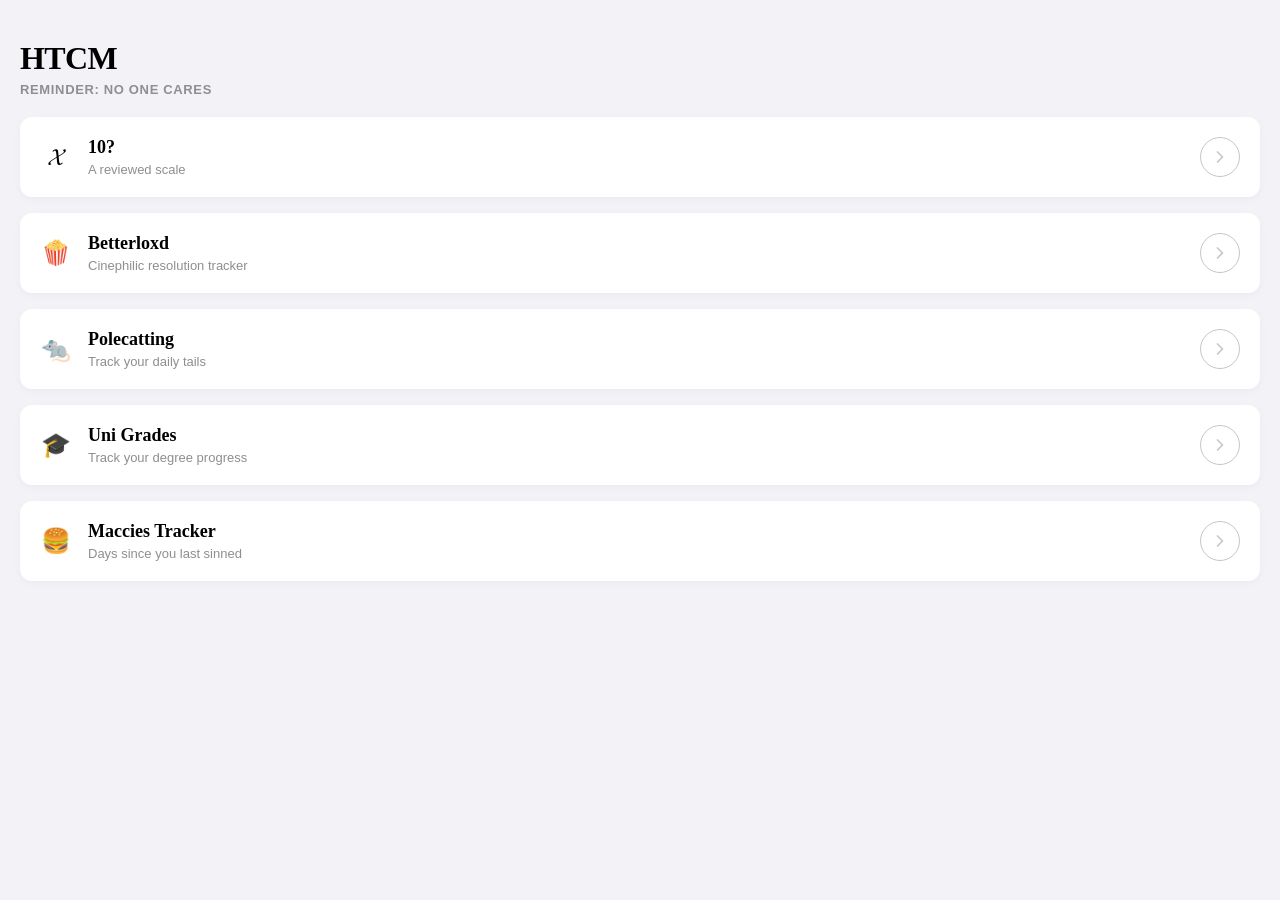
==== index.html @ 916ce5d7 "feat: add maccies tracker gizmo" ====
<!DOCTYPE html>
<html lang="en-GB">

<head>
    <meta charset="UTF-8">
    <meta name="viewport"
        content="width=device-width, initial-scale=1.0, maximum-scale=1.0, user-scalable=no, viewport-fit=cover">
    <title>HTCM Playground</title>

    <!-- iOS PWA Settings -->
    <meta name="apple-mobile-web-app-capable" content="yes">
    <meta name="apple-mobile-web-app-status-bar-style" content="default">
    <!-- These meta tags help the browser anticipate the colour mode -->
    <meta name="theme-color" content="#f2f2f7" media="(prefers-color-scheme: light)">
    <meta name="theme-color" content="#000000" media="(prefers-color-scheme: dark)">
    <meta name="apple-mobile-web-app-title" content="Playground">
    <link rel="apple-touch-icon" href="icon.png">
    <link rel="manifest" href="manifest.json">

    <style>
        :root {
            /* Light Mode Default */
            --bg-body: #f2f2f7;
            /* iOS grouped background */
            --bg-card: #ffffff;
            --text-main: #000000;
            --text-sub: #8e8e93;
            --separator: #c6c6c8;
            --accent: #000000;

            /* System Serif Stack */
            --font-serif: "New York", "Times New Roman", Times, serif;
            --font-sans: -apple-system, BlinkMacSystemFont, "SF Pro Text", sans-serif;
        }

        @media (prefers-color-scheme: dark) {
            :root {
                --bg-body: #000000;
                --bg-card: #1c1c1e;
                /* iOS Dark Mode Gray */
                --text-main: #ffffff;
                --text-sub: #98989d;
                --separator: #38383a;
                --accent: #ffffff;
            }
        }

        * {
            box-sizing: border-box;
            -webkit-tap-highlight-color: transparent;
        }

        body {
            margin: 0;
            padding: 0;
            font-family: var(--font-serif);
            /* Serif by default */
            background-color: var(--bg-body);
            color: var(--text-main);
            /* Safe area padding for notches */
            padding-top: env(safe-area-inset-top);
            padding-bottom: env(safe-area-inset-bottom);
            -webkit-font-smoothing: antialiased;
        }

        /* --- HEADER --- */
        header {
            padding: 40px 20px 20px 20px;
        }

        h1 {
            font-size: 32px;
            font-weight: 700;
            margin: 0;
            letter-spacing: -0.02em;
        }

        .subtitle {
            font-family: var(--font-sans);
            font-size: 13px;
            text-transform: uppercase;
            letter-spacing: 0.05em;
            color: var(--text-sub);
            margin-top: 5px;
            font-weight: 600;
        }

        /* --- CARD LIST --- */
        .list-container {
            display: flex;
            flex-direction: column;
            padding: 0 20px;
            gap: 16px;
            padding-bottom: 40px;
        }

        .card {
            background-color: var(--bg-card);
            border-radius: 12px;
            padding: 20px;
            text-decoration: none;
            color: var(--text-main);
            display: flex;
            align-items: center;
            justify-content: space-between;
            box-shadow: 0 2px 8px rgba(0, 0, 0, 0.04);
            transition: transform 0.2s ease, background-color 0.2s;
        }

        .card:active {
            transform: scale(0.98);
            background-color: var(--separator);
        }

        .card-content {
            display: flex;
            align-items: center;
            gap: 16px;
        }

        .card-icon {
            font-size: 24px;
            width: 32px;
            text-align: center;
        }

        .card-text h2 {
            margin: 0;
            font-size: 18px;
            font-weight: 600;
        }

        .card-text p {
            margin: 4px 0 0 0;
            font-family: var(--font-sans);
            font-size: 13px;
            color: var(--text-sub);
        }

        .arrow {
            color: var(--text-sub);
            opacity: 0.5;
        }

        .arrow {
            display: flex;
            align-items: center;
            justify-content: center;
            width: 40px;
            height: 40px;
            border-radius: 50%;
            background-color: var(--bg-card);
            /* Matches card bg (white or dark) */
            border: 1px solid var(--text-sub);
            color: var(--text-sub);
            transition: all 0.3s ease;
            flex-shrink: 0;
            /* Prevents squishing on small screens */
        }

        /* --- FOOTER --- */
        footer {
            text-align: center;
            padding: 20px;
            font-family: var(--font-sans);
            font-size: 12px;
            color: var(--text-sub);
            opacity: 0.6;
        }
    </style>
</head>

<body>

    <header>
        <h1>HTCM</h1>
        <div class="subtitle">Reminder: no one cares</div>
    </header>

    <div class="list-container">

        <!-- Item 1 -->
        <a href="rating.html" class="card">
            <div class="card-content">
                <div class="card-icon">𝓧</div>
                <div class="card-text">
                    <h2>10?</h2>
                    <p>A reviewed scale</p>
                </div>
            </div>
            <div class="arrow">
                <svg xmlns="http://www.w3.org/2000/svg" width="20" height="20" viewBox="0 0 24 24" fill="none"
                    stroke="currentColor" stroke-width="2" stroke-linecap="round" stroke-linejoin="round"
                    class="ml-0.5">
                    <path d="m9 18 6-6-6-6" />
                </svg>
            </div>
        </a>
        <!-- Item 1 -->
        <a href="betterloxd.html" class="card">
            <div class="card-content">
                <div class="card-icon">🍿</div>
                <div class="card-text">
                    <h2>Betterloxd</h2>
                    <p>Cinephilic resolution tracker</p>
                </div>
            </div>
            <div class="arrow">
                <svg xmlns="http://www.w3.org/2000/svg" width="20" height="20" viewBox="0 0 24 24" fill="none"
                    stroke="currentColor" stroke-width="2" stroke-linecap="round" stroke-linejoin="round"
                    class="ml-0.5">
                    <path d="m9 18 6-6-6-6" />
                </svg>
            </div>
        </a>
        <!-- Item 3 -->
        <a href="polecatting.html" class="card">
            <div class="card-content">
                <div class="card-icon">🐀</div>
                <div class="card-text">
                    <h2>Polecatting</h2>
                    <p>Track your daily tails</p>
                </div>
            </div>
            <div class="arrow">
                <svg xmlns="http://www.w3.org/2000/svg" width="20" height="20" viewBox="0 0 24 24" fill="none"
                    stroke="currentColor" stroke-width="2" stroke-linecap="round" stroke-linejoin="round"
                    class="ml-0.5">
                    <path d="m9 18 6-6-6-6" />
                </svg>
            </div>
        </a>

        <!-- Uni Grades -->
        <a href="uni-grades.html" class="card">
            <div class="card-content">
                <div class="card-icon">🎓</div>
                <div class="card-text">
                    <h2>Uni Grades</h2>
                    <p>Track your degree progress</p>
                </div>
            </div>
            <div class="arrow">
                <svg xmlns="http://www.w3.org/2000/svg" width="20" height="20" viewBox="0 0 24 24" fill="none"
                    stroke="currentColor" stroke-width="2" stroke-linecap="round" stroke-linejoin="round"
                    class="ml-0.5">
                    <path d="m9 18 6-6-6-6" />
                </svg>
            </div>
        </a>

        <!-- Maccies Tracker -->
        <a href="maccies.html" class="card">
            <div class="card-content">
                <div class="card-icon">🍔</div>
                <div class="card-text">
                    <h2>Maccies Tracker</h2>
                    <p>Days since you last sinned</p>
                </div>
            </div>
            <div class="arrow">
                <svg xmlns="http://www.w3.org/2000/svg" width="20" height="20" viewBox="0 0 24 24" fill="none"
                    stroke="currentColor" stroke-width="2" stroke-linecap="round" stroke-linejoin="round"
                    class="ml-0.5">
                    <path d="m9 18 6-6-6-6" />
                </svg>
            </div>
        </a>


    </div>


    <script>
        // Service Worker for Offline capability
        if ('serviceWorker' in navigator) {
            window.addEventListener('load', () => {
                navigator.serviceWorker.register('./service-worker.js')
                    .catch(err => console.log('SW failed', err));
            });
        }
    </script>
    <script>
        // Fix for iOS Web App 'kicking out' to Safari
        // This intercepts all internal links and forces them to load inside the standalone window
        document.addEventListener("click", function (e) {
            // Find the closest anchor tag (in case you click an icon inside the link)
            var a = e.target.closest("a");

            // If it is a link, and it is internal (pointing to this domain)
            if (a && a.href && a.href.includes(window.location.hostname)) {
                e.preventDefault(); // Stop standard browser behaviour
                window.location.href = a.href; // Force navigation within the same window
            }
        });
    </script>
</body>

</html>
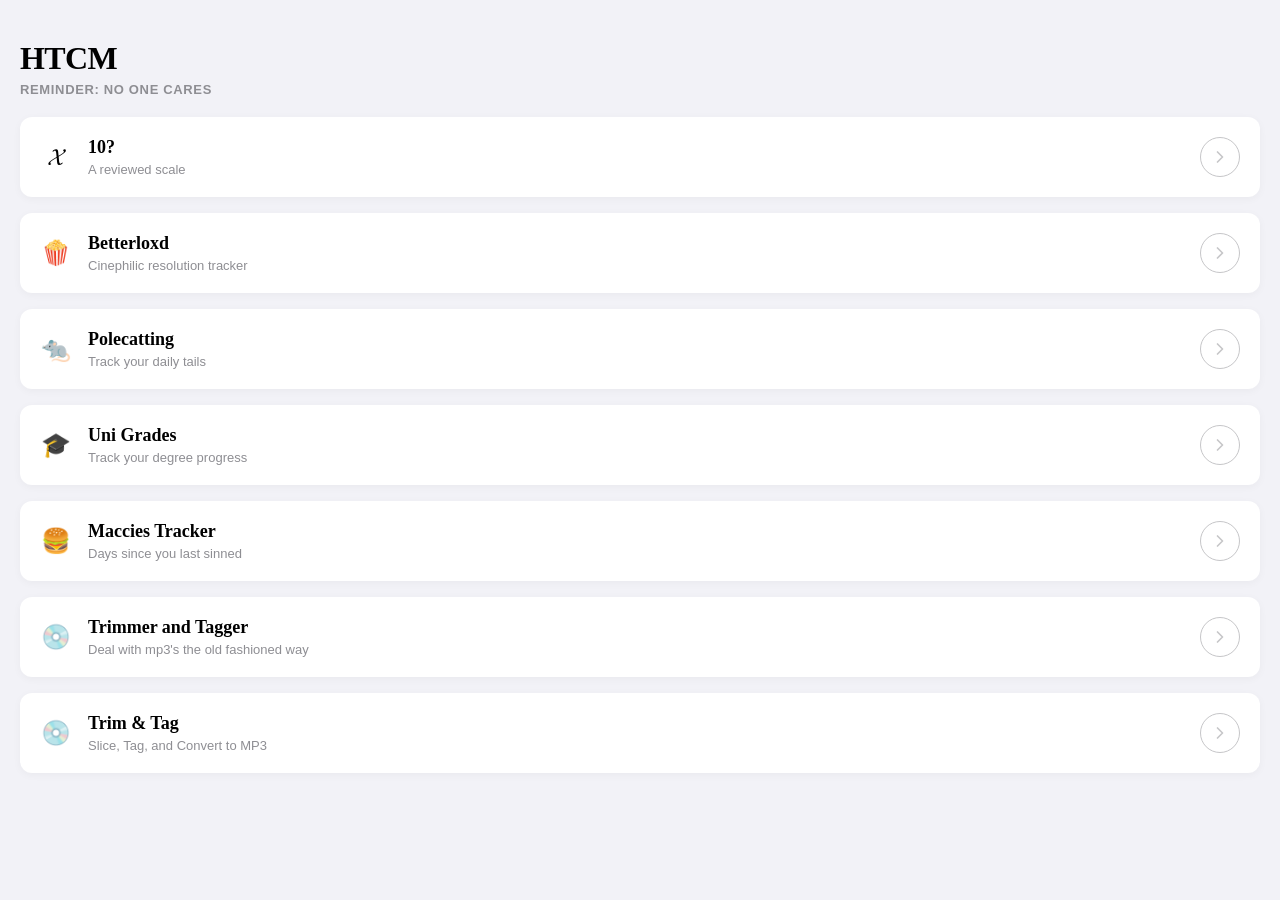
==== commit 63c2c0b9: "Update PWA caching and add Trim & Tag gizmo" ====
--- a/index.html
+++ b/index.html
@@ -196,7 +196,7 @@
                 </svg>
             </div>
         </a>
-        <!-- Item 1 -->
+        <!-- Item 2 -->
         <a href="betterloxd.html" class="card">
             <div class="card-content">
                 <div class="card-icon">🍿</div>
@@ -266,8 +266,41 @@
                 </svg>
             </div>
         </a>
-
-
+        <!-- Audio Editor -->
+        <a href="trim-tag.html" class="card">
+            <div class="card-content">
+                <div class="card-icon">💿</div>
+                <div class="card-text">
+                    <h2>Trimmer and Tagger</h2>
+                    <p>Deal with mp3's the old fashioned way</p>
+                </div>
+            </div>
+            <div class="arrow">
+                <svg xmlns="http://www.w3.org/2000/svg" width="20" height="20" viewBox="0 0 24 24" fill="none"
+                    stroke="currentColor" stroke-width="2" stroke-linecap="round" stroke-linejoin="round"
+                    class="ml-0.5">
+                    <path d="m9 18 6-6-6-6" />
+                </svg>
+            </div>
+        </a>
+
+        <!-- Trim & Tag -->
+        <a href="trim-tag.html" class="card">
+            <div class="card-content">
+                <div class="card-icon">💿</div>
+                <div class="card-text">
+                    <h2>Trim & Tag</h2>
+                    <p>Slice, Tag, and Convert to MP3</p>
+                </div>
+            </div>
+            <div class="arrow">
+                <svg xmlns="http://www.w3.org/2000/svg" width="20" height="20" viewBox="0 0 24 24" fill="none"
+                    stroke="currentColor" stroke-width="2" stroke-linecap="round" stroke-linejoin="round"
+                    class="ml-0.5">
+                    <path d="m9 18 6-6-6-6" />
+                </svg>
+            </div>
+        </a>
     </div>
 
 
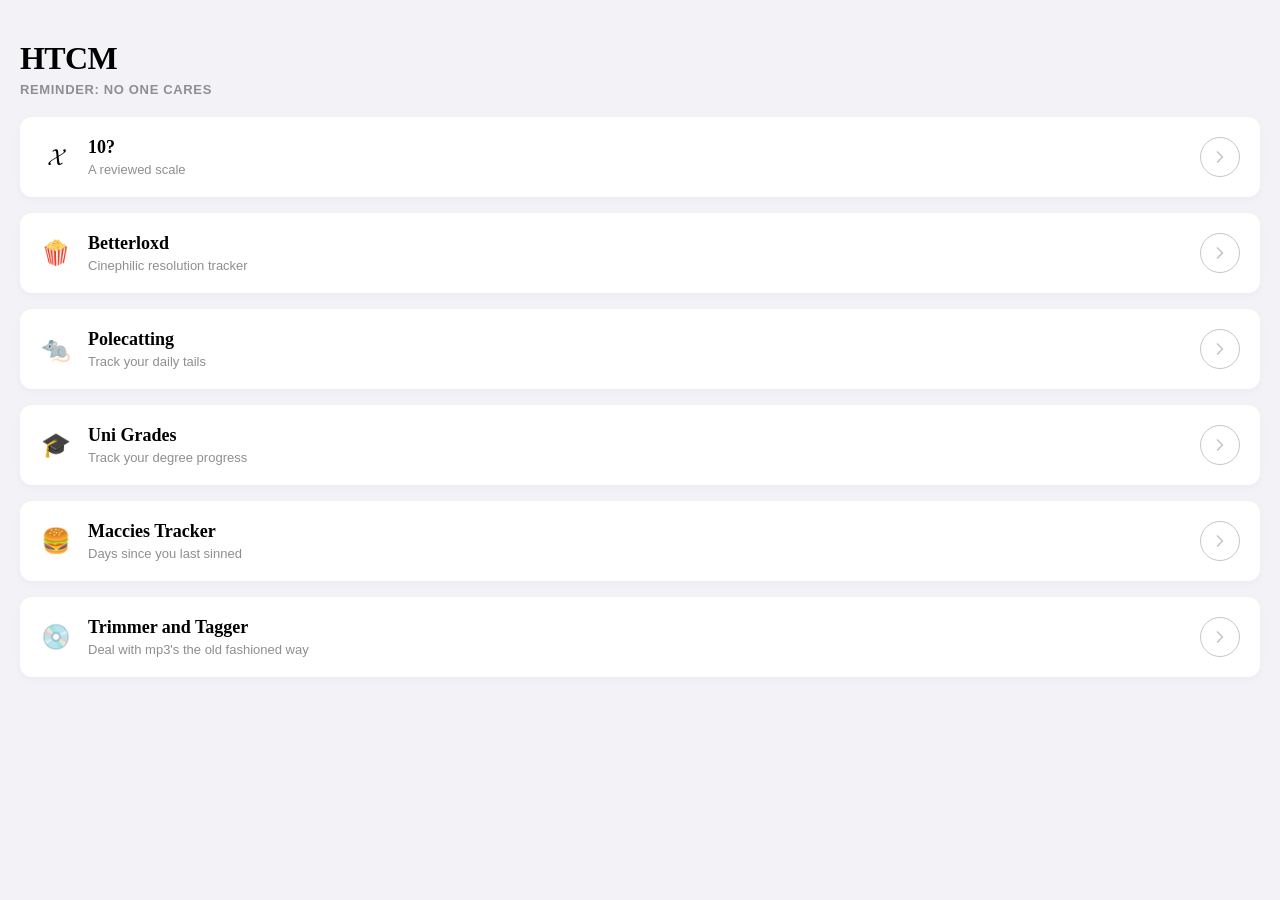
==== commit 8e2ff817: "Remove 'Trim & Tag' card from index.html Removed the 'Trim & Tag' card section from the index.html f" ====
--- a/index.html
+++ b/index.html
@@ -283,24 +283,6 @@
                 </svg>
             </div>
         </a>
-
-        <!-- Trim & Tag -->
-        <a href="trim-tag.html" class="card">
-            <div class="card-content">
-                <div class="card-icon">💿</div>
-                <div class="card-text">
-                    <h2>Trim & Tag</h2>
-                    <p>Slice, Tag, and Convert to MP3</p>
-                </div>
-            </div>
-            <div class="arrow">
-                <svg xmlns="http://www.w3.org/2000/svg" width="20" height="20" viewBox="0 0 24 24" fill="none"
-                    stroke="currentColor" stroke-width="2" stroke-linecap="round" stroke-linejoin="round"
-                    class="ml-0.5">
-                    <path d="m9 18 6-6-6-6" />
-                </svg>
-            </div>
-        </a>
     </div>
 
 
@@ -329,4 +311,4 @@
     </script>
 </body>
 
-</html>+</html>
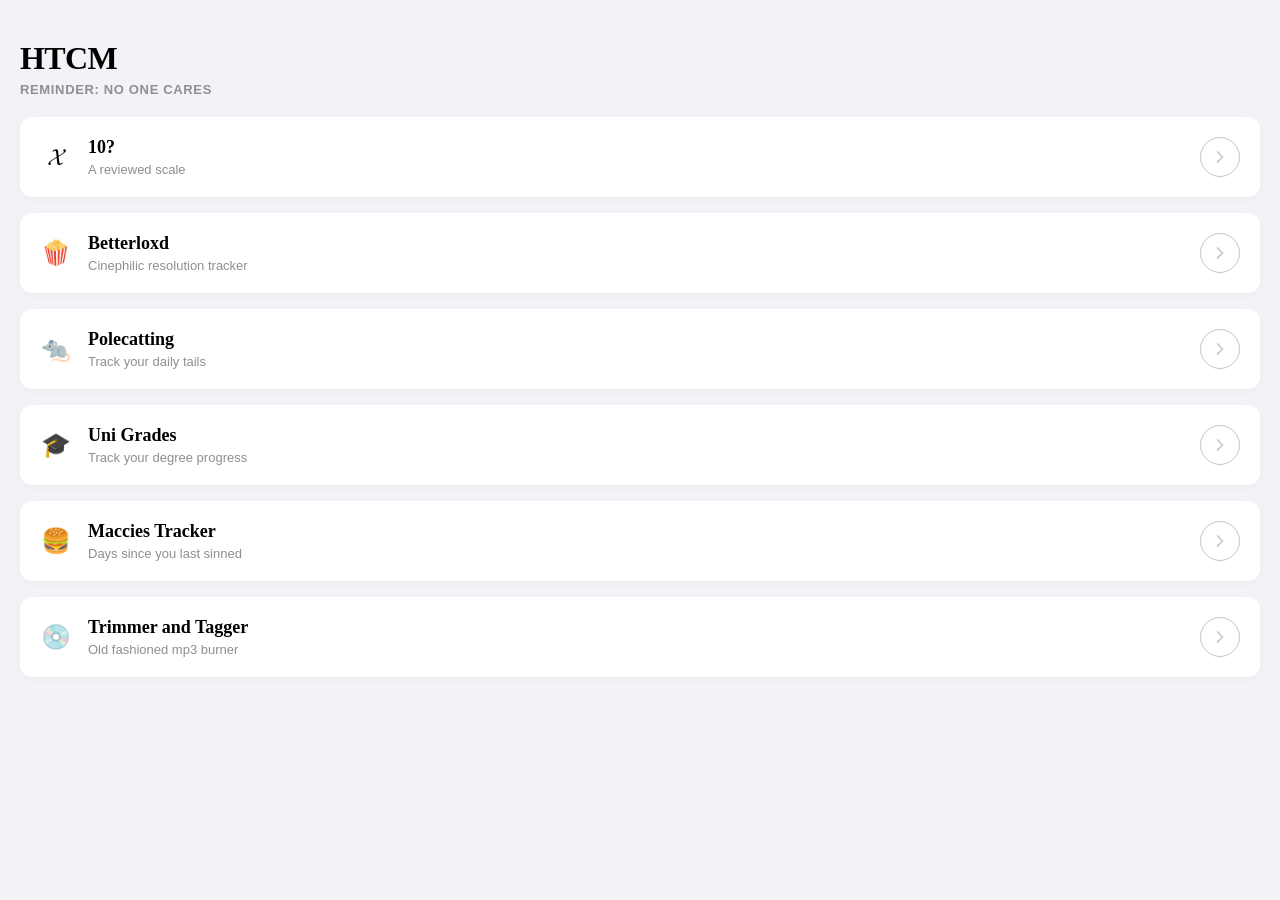
==== commit 9237529f: "Update index text to 'mp3 burner'" ====
--- a/index.html
+++ b/index.html
@@ -272,7 +272,7 @@
                 <div class="card-icon">💿</div>
                 <div class="card-text">
                     <h2>Trimmer and Tagger</h2>
-                    <p>Deal with mp3's the old fashioned way</p>
+                    <p>Old fashioned mp3 burner</p>
                 </div>
             </div>
             <div class="arrow">
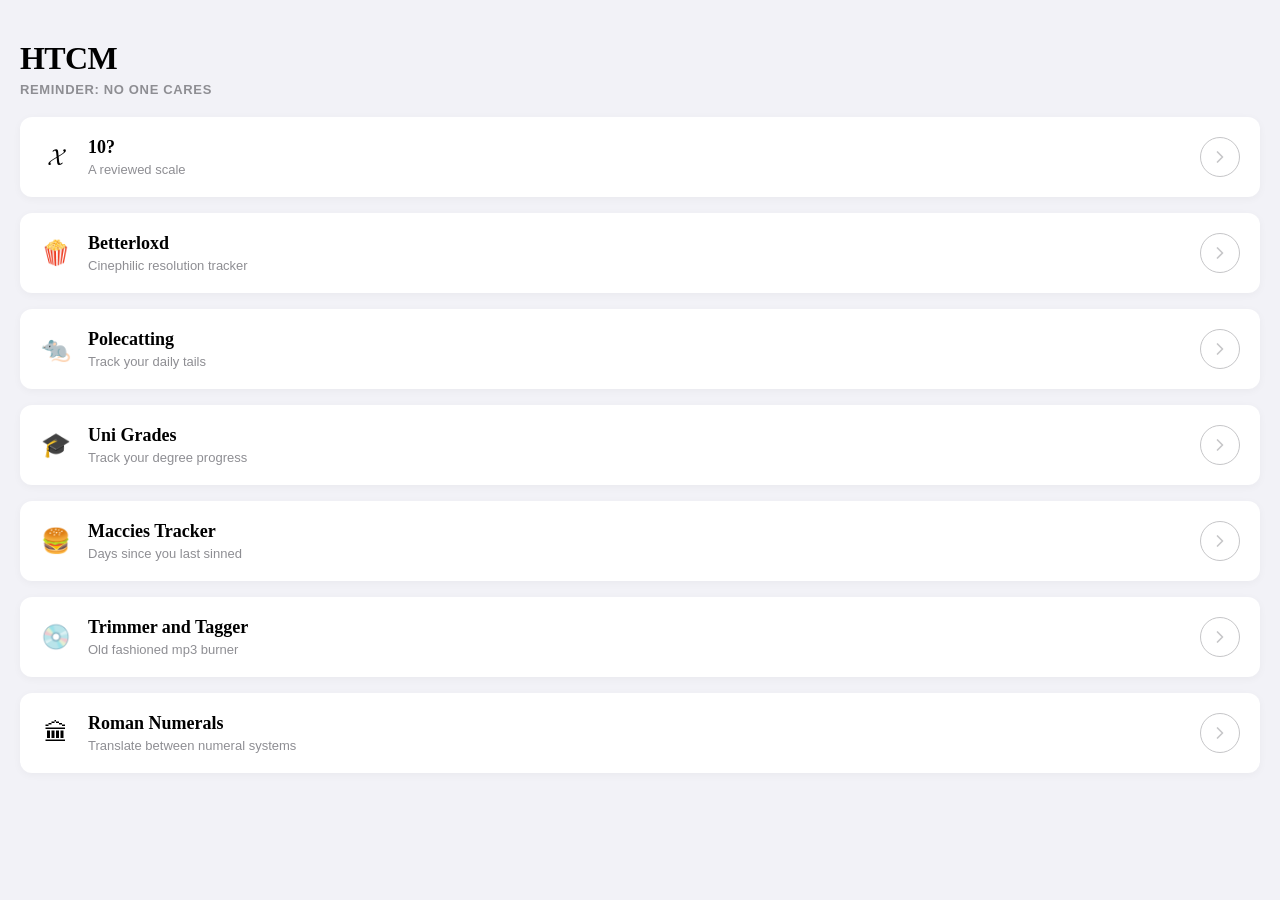
==== commit 978b5c36: "Add Roman Numerals gizmo" ====
--- a/index.html
+++ b/index.html
@@ -273,6 +273,24 @@
                 <div class="card-text">
                     <h2>Trimmer and Tagger</h2>
                     <p>Old fashioned mp3 burner</p>
+
+                </div>
+            </div>
+            <div class="arrow">
+                <svg xmlns="http://www.w3.org/2000/svg" width="20" height="20" viewBox="0 0 24 24" fill="none"
+                    stroke="currentColor" stroke-width="2" stroke-linecap="round" stroke-linejoin="round"
+                    class="ml-0.5">
+                    <path d="m9 18 6-6-6-6" />
+                </svg>
+            </div>
+        </a>
+        <!-- Roman Numerals -->
+        <a href="roman.html" class="card">
+            <div class="card-content">
+                <div class="card-icon">🏛</div>
+                <div class="card-text">
+                    <h2>Roman Numerals</h2>
+                    <p>Translate between numeral systems</p>
                 </div>
             </div>
             <div class="arrow">
@@ -311,4 +329,4 @@
     </script>
 </body>
 
-</html>
+</html>
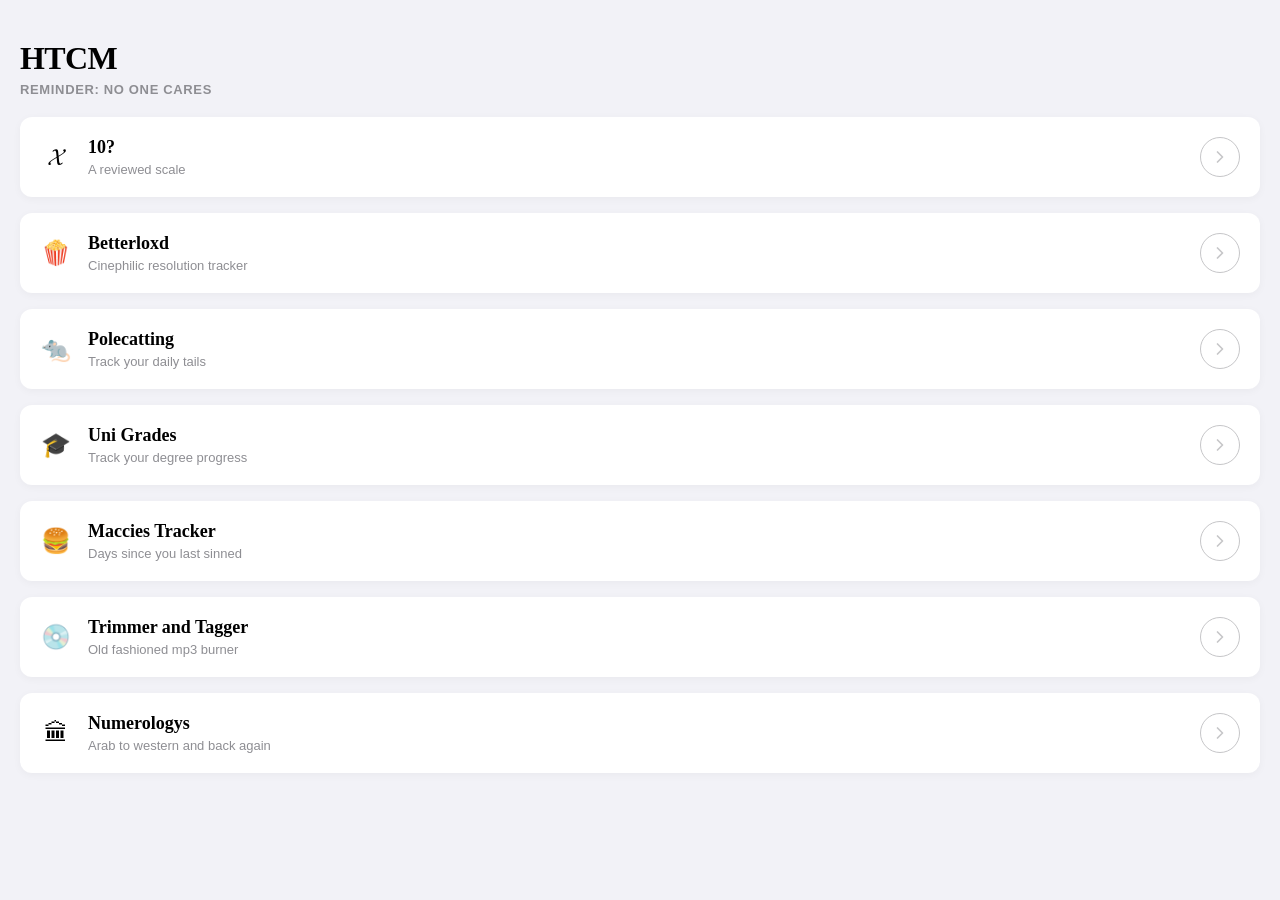
==== commit 9f802d29: "Update index copy for Numerologys" ====
--- a/index.html
+++ b/index.html
@@ -289,8 +289,8 @@
             <div class="card-content">
                 <div class="card-icon">🏛</div>
                 <div class="card-text">
-                    <h2>Roman Numerals</h2>
-                    <p>Translate between numeral systems</p>
+                    <h2>Numerologys</h2>
+                    <p>Arab to western and back again</p>
                 </div>
             </div>
             <div class="arrow">
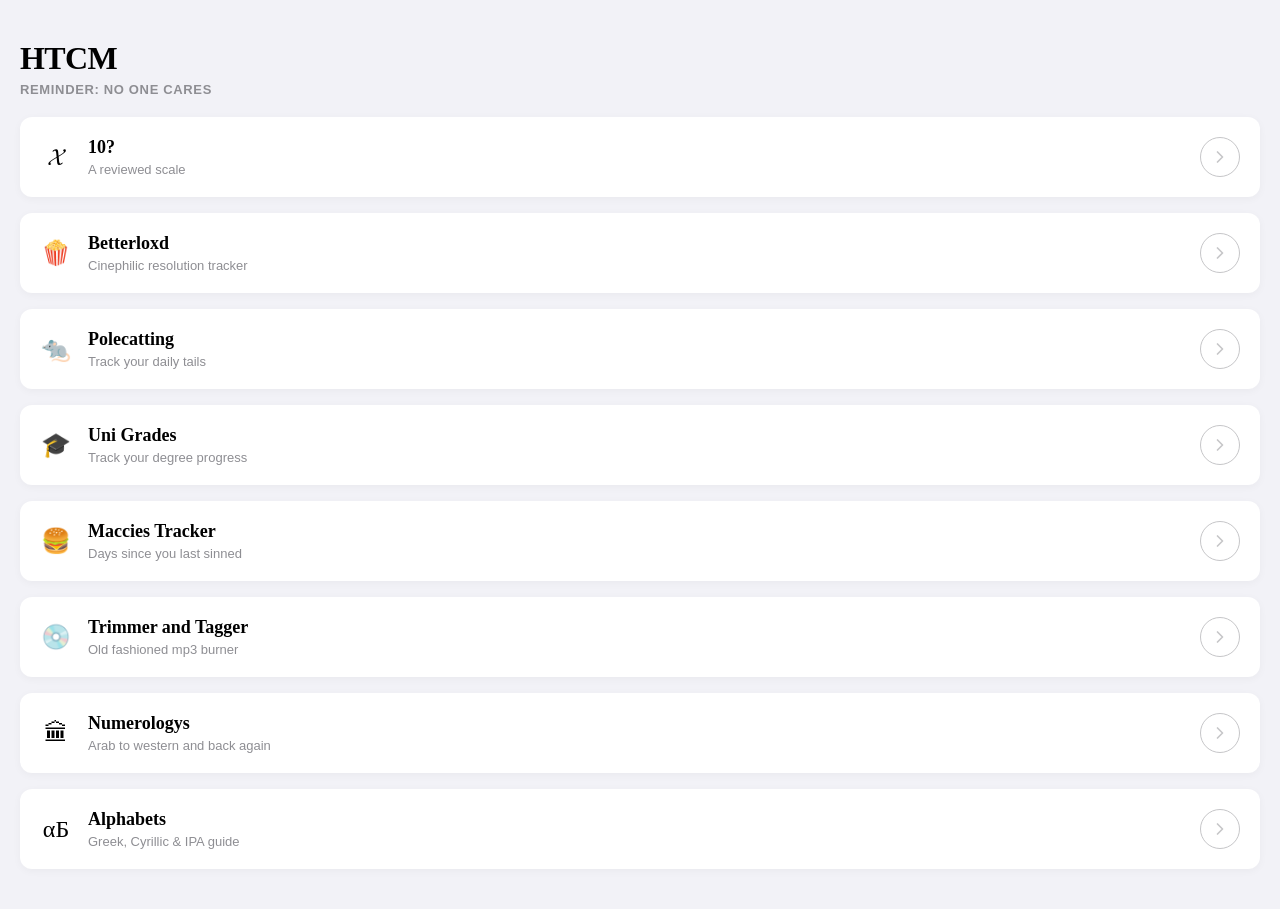
==== commit 5ef792d8: "Add Alphabets gizmo and update index link" ====
--- a/index.html
+++ b/index.html
@@ -301,6 +301,23 @@
                 </svg>
             </div>
         </a>
+        <!-- Alphabets -->
+        <a href="alphabets.html" class="card">
+            <div class="card-content">
+                <div class="card-icon">αБ</div>
+                <div class="card-text">
+                    <h2>Alphabets</h2>
+                    <p>Greek, Cyrillic &amp; IPA guide</p>
+                </div>
+            </div>
+            <div class="arrow">
+                <svg xmlns="http://www.w3.org/2000/svg" width="20" height="20" viewBox="0 0 24 24" fill="none"
+                    stroke="currentColor" stroke-width="2" stroke-linecap="round" stroke-linejoin="round"
+                    class="ml-0.5">
+                    <path d="m9 18 6-6-6-6" />
+                </svg>
+            </div>
+        </a>
     </div>
 
 
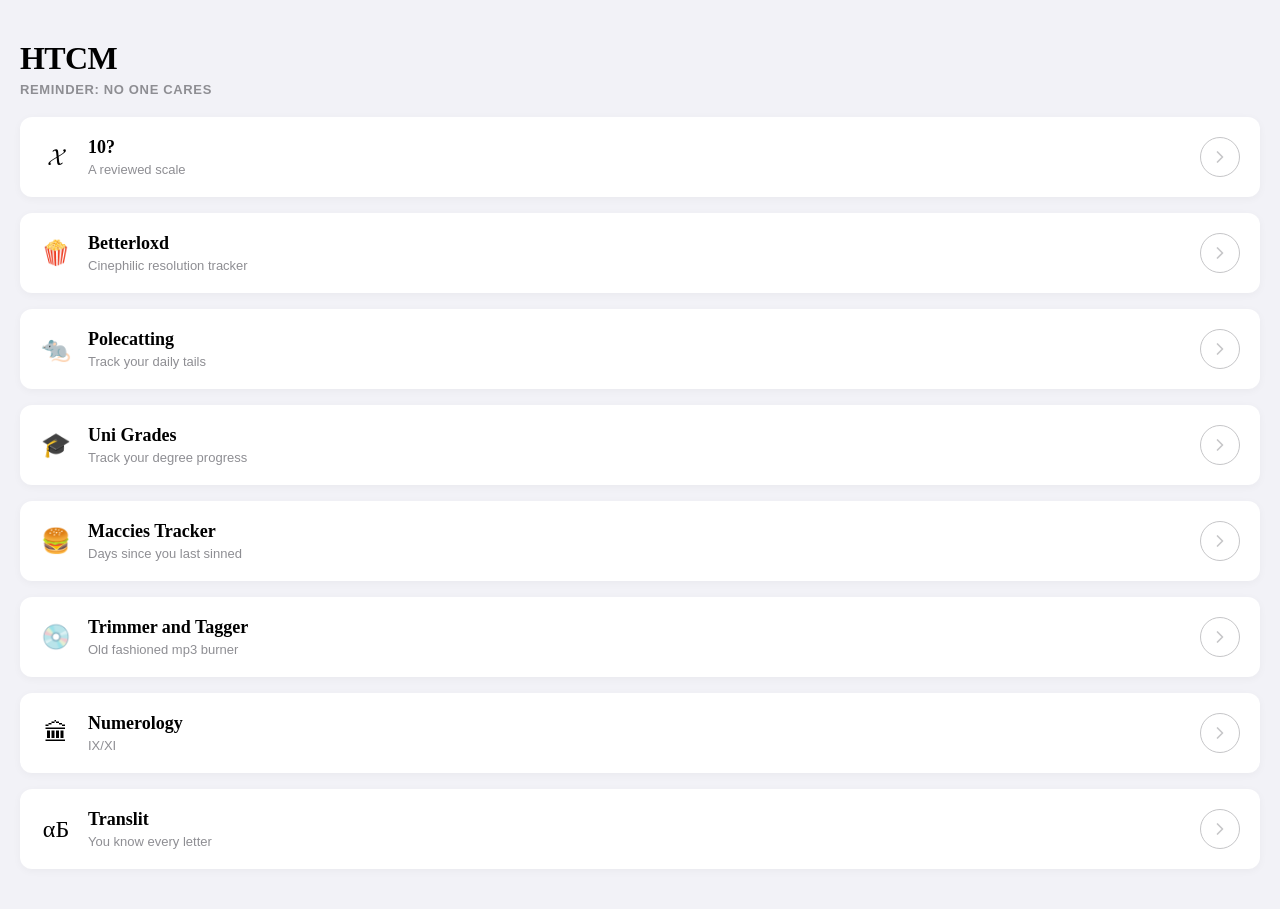
==== commit d77b7643: "addded crop to cover art" ====
--- a/index.html
+++ b/index.html
@@ -289,8 +289,8 @@
             <div class="card-content">
                 <div class="card-icon">🏛</div>
                 <div class="card-text">
-                    <h2>Numerologys</h2>
-                    <p>Arab to western and back again</p>
+                    <h2>Numerology</h2>
+                    <p>IX/XI</p>
                 </div>
             </div>
             <div class="arrow">
@@ -306,8 +306,8 @@
             <div class="card-content">
                 <div class="card-icon">αБ</div>
                 <div class="card-text">
-                    <h2>Alphabets</h2>
-                    <p>Greek, Cyrillic &amp; IPA guide</p>
+                    <h2>Translit</h2>
+                    <p>You know every letter</p>
                 </div>
             </div>
             <div class="arrow">
